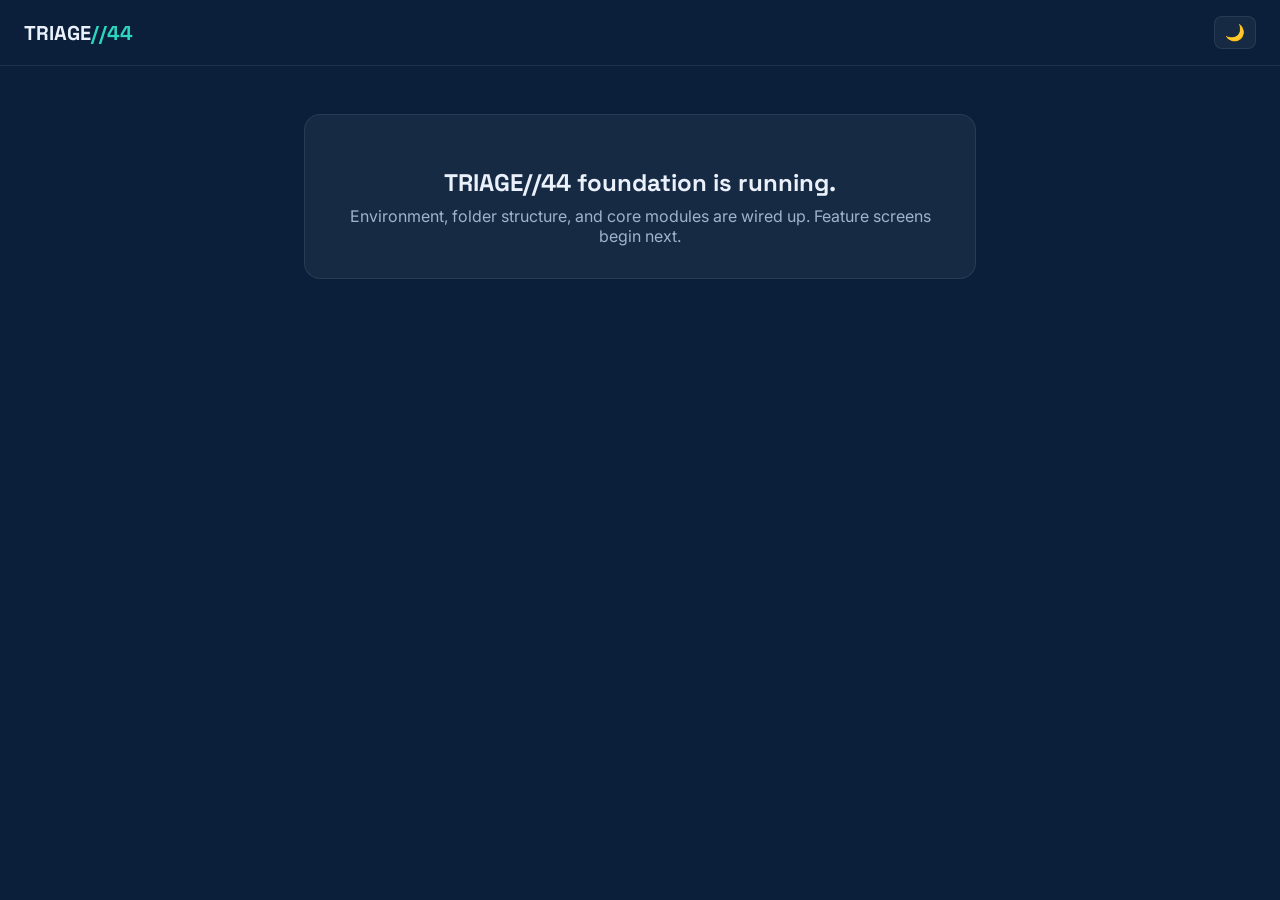
==== triage-44/index.html @ bea2e9c4 "Add files via upload TRIAGE//44 Project Repository" ====
<!DOCTYPE html>
<html lang="en">
<head>
  <meta charset="UTF-8" />
  <meta name="viewport" content="width=device-width, initial-scale=1.0" />
  <title>TRIAGE//44 — SOC Alert Classification Training</title>
  <link rel="preconnect" href="https://fonts.googleapis.com" />
  <link href="https://fonts.googleapis.com/css2?family=Space+Grotesk:wght@500;700&family=Inter:wght@400;500&family=JetBrains+Mono:wght@400;500&display=swap" rel="stylesheet" />
  <link rel="stylesheet" href="src/css/theme.css" />
  <link rel="stylesheet" href="src/css/layout.css" />
</head>
<body class="theme-dark">

  <header class="app-header">
    <span class="logo">TRIAGE<span class="logo-accent">//44</span></span>
    <button id="theme-toggle" class="theme-toggle" aria-label="Toggle dark or light theme">🌙</button>
  </header>

  <main id="app-root">
    <section class="hello-world">
      <h1>TRIAGE//44 foundation is running.</h1>
      <p>Environment, folder structure, and core modules are wired up. Feature screens begin next.</p>
    </section>
  </main>

  <script type="module" src="src/js/app.js"></script>
</body>
</html>
---- triage-44/src/css/theme.css ----
.theme-dark {
  --bg: #0B1F3A;
  --bg-elevated: #10294f;
  --text-primary: #EAF1FB;
  --text-secondary: #9FB3CC;
  --accent-teal: #2DD4BF;
  --accent-blue: #3B82F6;
  --accent-purple: #A78BFA;
  --success: #34D399;
  --error: #F87171;
  --border: rgba(255, 255, 255, 0.08);
  --glass-bg: rgba(255, 255, 255, 0.05);
}

.theme-light {
  --bg: #F5F7FB;
  --bg-elevated: #FFFFFF;
  --text-primary: #0B1F3A;
  --text-secondary: #4A5A73;
  --accent-teal: #0D9488;
  --accent-blue: #2563EB;
  --accent-purple: #7C3AED;
  --success: #059669;
  --error: #DC2626;
  --border: rgba(11, 31, 58, 0.08);
  --glass-bg: rgba(11, 31, 58, 0.03);
}

body {
  background-color: var(--bg);
  color: var(--text-primary);
  transition: background-color 0.2s ease, color 0.2s ease;
}
---- triage-44/src/css/layout.css ----
* {
  box-sizing: border-box;
}

body {
  margin: 0;
  font-family: 'Inter', system-ui, sans-serif;
  min-height: 100vh;
}

.app-header {
  display: flex;
  justify-content: space-between;
  align-items: center;
  padding: 16px 24px;
  border-bottom: 1px solid var(--border);
}

.logo {
  font-family: 'Space Grotesk', system-ui, sans-serif;
  font-weight: 700;
  font-size: 1.25rem;
}

.logo-accent {
  color: var(--accent-teal);
}

.theme-toggle {
  background: var(--glass-bg);
  border: 1px solid var(--border);
  border-radius: 8px;
  padding: 6px 10px;
  font-size: 1rem;
  cursor: pointer;
  color: var(--text-primary);
}

#app-root {
  max-width: 720px;
  margin: 0 auto;
  padding: 48px 24px;
}

.hello-world {
  background: var(--glass-bg);
  border: 1px solid var(--border);
  border-radius: 16px;
  padding: 32px;
  text-align: center;
}

.hello-world h1 {
  font-family: 'Space Grotesk', system-ui, sans-serif;
  margin-bottom: 8px;
}

.hello-world p {
  color: var(--text-secondary);
  margin: 0;
}

@media (max-width: 480px) {
  #app-root {
    padding: 24px 16px;
  }
  .app-header {
    padding: 12px 16px;
  }
}
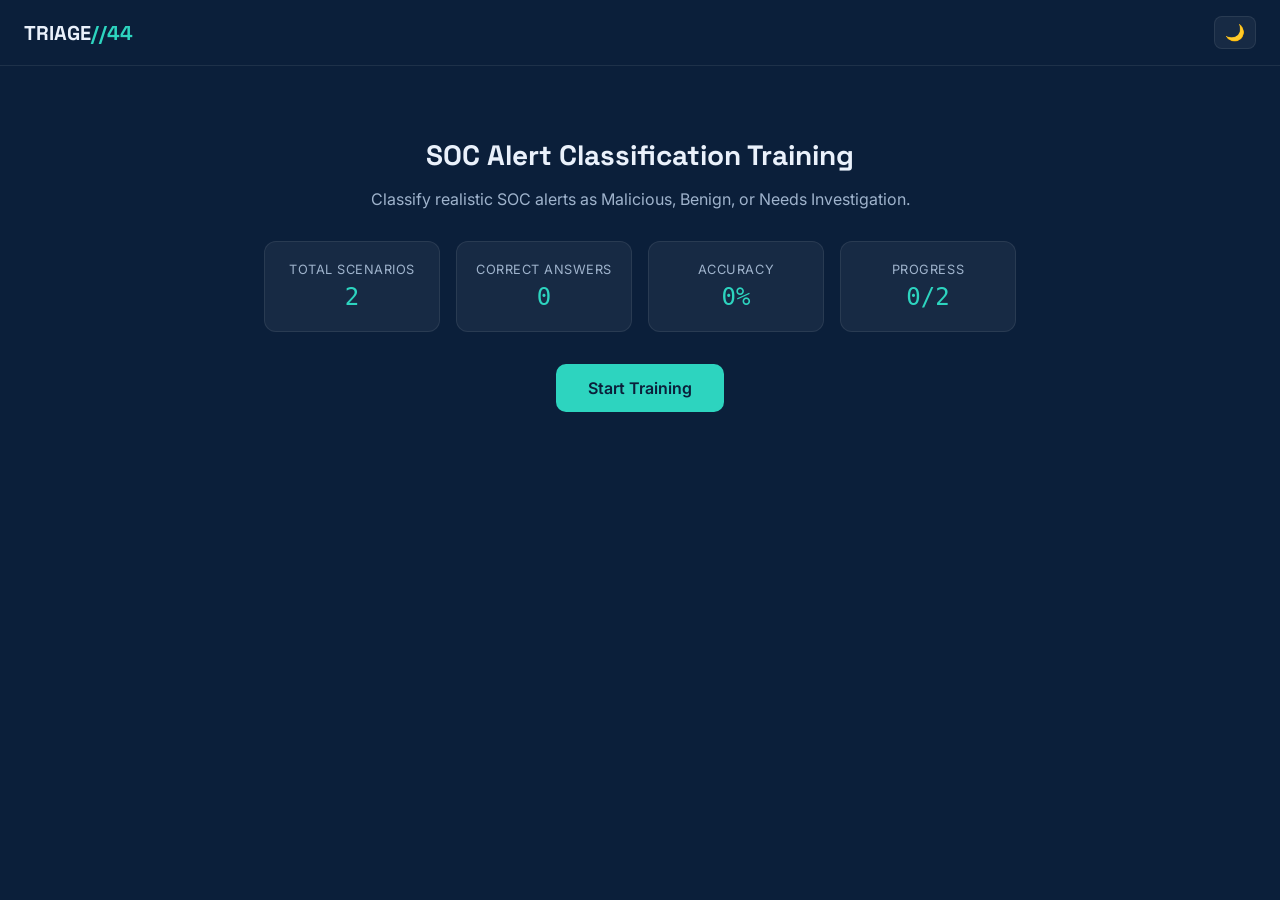
==== commit 1264813f: "Add files via upload" ====
--- a/triage-44/index.html
+++ b/triage-44/index.html
@@ -18,10 +18,42 @@
   </header>
 
   <main id="app-root">
-    <section class="hello-world">
-      <h1>TRIAGE//44 foundation is running.</h1>
-      <p>Environment, folder structure, and core modules are wired up. Feature screens begin next.</p>
+
+    <section id="dashboard-view" class="dashboard-view">
+      <h1 class="dashboard-title">SOC Alert Classification Training</h1>
+      <p class="dashboard-subtitle">Classify realistic SOC alerts as Malicious, Benign, or Needs Investigation.</p>
+
+      <div class="stat-grid">
+        <div class="stat-card">
+          <span class="stat-label">Total Scenarios</span>
+          <span class="stat-value" id="stat-total">—</span>
+        </div>
+        <div class="stat-card">
+          <span class="stat-label">Correct Answers</span>
+          <span class="stat-value" id="stat-correct">0</span>
+        </div>
+        <div class="stat-card">
+          <span class="stat-label">Accuracy</span>
+          <span class="stat-value" id="stat-accuracy">0%</span>
+        </div>
+        <div class="stat-card">
+          <span class="stat-label">Progress</span>
+          <span class="stat-value" id="stat-progress">0/0</span>
+        </div>
+      </div>
+
+      <button id="start-training-btn" class="start-button">Start Training</button>
+      <button id="reset-btn" class="reset-button hidden">Reset Progress</button>
     </section>
+
+    <section id="scenario-view" class="scenario-view hidden">
+      <!-- Populated by app.js -->
+    </section>
+
+    <section id="end-screen-view" class="end-screen-view hidden">
+      <!-- Populated by app.js -->
+    </section>
+
   </main>
 
   <script type="module" src="src/js/app.js"></script>
--- a/triage-44/src/css/layout.css
+++ b/triage-44/src/css/layout.css
@@ -7,6 +7,10 @@
   margin: 0;
   font-family: 'Inter', system-ui, sans-serif;
   min-height: 100vh;
+}
+
+.hidden {
+  display: none !important;
 }
 
 .app-header {
@@ -38,27 +42,175 @@
 }
 
 #app-root {
-  max-width: 720px;
+  max-width: 800px;
   margin: 0 auto;
   padding: 48px 24px;
 }
 
-.hello-world {
+.dashboard-view {
+  text-align: center;
+}
+
+.dashboard-title {
+  font-family: 'Space Grotesk', system-ui, sans-serif;
+  font-size: 1.75rem;
+  margin-bottom: 8px;
+}
+
+.dashboard-subtitle {
+  color: var(--text-secondary);
+  margin-bottom: 32px;
+}
+
+.stat-grid {
+  display: grid;
+  grid-template-columns: repeat(4, 1fr);
+  gap: 16px;
+  margin-bottom: 32px;
+}
+
+.stat-card {
   background: var(--glass-bg);
   border: 1px solid var(--border);
+  border-radius: 12px;
+  padding: 20px 12px;
+  display: flex;
+  flex-direction: column;
+  gap: 6px;
+}
+
+.stat-label {
+  font-size: 0.8rem;
+  color: var(--text-secondary);
+  text-transform: uppercase;
+  letter-spacing: 0.04em;
+}
+
+.stat-value {
+  font-family: 'JetBrains Mono', monospace;
+  font-size: 1.5rem;
+  font-weight: 500;
+  color: var(--accent-teal);
+}
+
+.start-button {
+  background: var(--accent-teal);
+  color: var(--bg);
+  border: none;
+  border-radius: 10px;
+  padding: 14px 32px;
+  font-size: 1rem;
+  font-weight: 600;
+  cursor: pointer;
+  font-family: 'Inter', system-ui, sans-serif;
+  transition: opacity 0.15s ease;
+}
+
+.start-button:hover {
+  opacity: 0.85;
+}
+
+.start-button:disabled {
+  background: var(--text-secondary);
+  cursor: not-allowed;
+  opacity: 0.6;
+}
+
+.scenario-view {
+  min-height: 200px;
+}
+
+.scenario-card {
+  background: var(--glass-bg);
+  border: 1px solid var(--border);
   border-radius: 16px;
-  padding: 32px;
-  text-align: center;
-}
-
-.hello-world h1 {
-  font-family: 'Space Grotesk', system-ui, sans-serif;
+  padding: 28px;
+}
+
+.scenario-meta {
+  display: flex;
+  justify-content: space-between;
+  align-items: center;
+  margin-bottom: 20px;
+  flex-wrap: wrap;
+  gap: 8px;
+}
+
+.scenario-position {
+  font-family: 'JetBrains Mono', monospace;
+  font-size: 0.85rem;
+  color: var(--text-secondary);
+}
+
+.scenario-badge {
+  background: var(--bg-elevated);
+  border: 1px solid var(--border);
+  border-radius: 999px;
+  padding: 4px 14px;
+  font-size: 0.8rem;
+  color: var(--accent-purple);
+  font-weight: 500;
+}
+
+.alert-box {
+  background: var(--bg-elevated);
+  border: 1px solid var(--border);
+  border-left: 3px solid var(--accent-blue);
+  border-radius: 8px;
+  padding: 16px 20px;
+  margin-bottom: 24px;
+}
+
+.alert-label {
+  display: block;
+  font-family: 'JetBrains Mono', monospace;
+  font-size: 0.75rem;
+  color: var(--accent-blue);
+  letter-spacing: 0.06em;
   margin-bottom: 8px;
 }
 
-.hello-world p {
-  color: var(--text-secondary);
+.alert-text {
   margin: 0;
+  line-height: 1.6;
+  color: var(--text-primary);
+}
+
+.question-text {
+  font-weight: 500;
+  margin-bottom: 16px;
+}
+
+.answer-buttons {
+  display: flex;
+  gap: 12px;
+  flex-wrap: wrap;
+}
+
+.answer-btn {
+  flex: 1;
+  min-width: 160px;
+  background: var(--bg-elevated);
+  border: 1px solid var(--border);
+  border-radius: 10px;
+  padding: 14px 16px;
+  font-size: 0.95rem;
+  font-weight: 500;
+  color: var(--text-primary);
+  cursor: pointer;
+  font-family: 'Inter', system-ui, sans-serif;
+  transition: border-color 0.15s ease, transform 0.1s ease;
+}
+
+.answer-btn:hover {
+  border-color: var(--accent-teal);
+  transform: translateY(-1px);
+}
+
+@media (max-width: 720px) {
+  .stat-grid {
+    grid-template-columns: repeat(2, 1fr);
+  }
 }
 
 @media (max-width: 480px) {
@@ -68,4 +220,188 @@
   .app-header {
     padding: 12px 16px;
   }
-}
+  .dashboard-title {
+    font-size: 1.4rem;
+  }
+  .stat-grid {
+    grid-template-columns: 1fr 1fr;
+    gap: 12px;
+  }
+  .start-button {
+    width: 100%;
+  }
+  .scenario-card {
+    padding: 20px;
+  }
+  .answer-buttons {
+    flex-direction: column;
+  }
+  .answer-btn {
+    min-width: 100%;
+  }
+}
+
+
+.answer-btn:disabled {
+  cursor: not-allowed;
+  opacity: 0.7;
+  transform: none;
+}
+
+.answer-correct {
+  border-color: var(--success) !important;
+  background: rgba(52, 211, 153, 0.12) !important;
+  color: var(--success) !important;
+}
+
+.answer-incorrect {
+  border-color: var(--error) !important;
+  background: rgba(248, 113, 113, 0.12) !important;
+  color: var(--error) !important;
+}
+
+.feedback-box {
+  margin-top: 20px;
+  border-radius: 10px;
+  padding: 16px 20px;
+  border: 1px solid var(--border);
+}
+
+.feedback-correct {
+  border-left: 3px solid var(--success);
+  background: rgba(52, 211, 153, 0.06);
+}
+
+.feedback-incorrect {
+  border-left: 3px solid var(--error);
+  background: rgba(248, 113, 113, 0.06);
+}
+
+.feedback-verdict {
+  font-weight: 600;
+  margin: 0 0 8px 0;
+}
+
+.feedback-correct .feedback-verdict {
+  color: var(--success);
+}
+
+.feedback-incorrect .feedback-verdict {
+  color: var(--error);
+}
+
+.feedback-explanation {
+  margin: 0;
+  line-height: 1.6;
+  color: var(--text-secondary);
+}
+
+.next-button {
+  margin-top: 16px;
+  width: 100%;
+  background: var(--accent-blue);
+  color: white;
+  border: none;
+  border-radius: 10px;
+  padding: 14px 16px;
+  font-size: 0.95rem;
+  font-weight: 600;
+  cursor: pointer;
+  font-family: 'Inter', system-ui, sans-serif;
+  transition: opacity 0.15s ease;
+}
+
+.next-button:hover {
+  opacity: 0.85;
+}
+
+
+
+.reset-button {
+  display: block;
+  margin: 16px auto 0;
+  background: transparent;
+  color: var(--error);
+  border: 1px solid var(--error);
+  border-radius: 10px;
+  padding: 10px 24px;
+  font-size: 0.9rem;
+  font-weight: 500;
+  cursor: pointer;
+  font-family: 'Inter', system-ui, sans-serif;
+  transition: background 0.15s ease;
+}
+
+.reset-button:hover {
+  background: rgba(248, 113, 113, 0.08);
+}
+
+.answer-btn:focus-visible,
+.next-button:focus-visible,
+.start-button:focus-visible,
+.reset-button:focus-visible {
+  outline: 2px solid var(--accent-blue);
+  outline-offset: 2px;
+}
+
+
+.end-screen-view {
+  display: flex;
+  justify-content: center;
+}
+
+.end-card {
+  background: var(--glass-bg);
+  border: 1px solid var(--border);
+  border-radius: 16px;
+  padding: 48px 32px;
+  text-align: center;
+  max-width: 420px;
+  width: 100%;
+}
+
+.end-eyebrow {
+  font-family: 'JetBrains Mono', monospace;
+  font-size: 0.8rem;
+  letter-spacing: 0.08em;
+  text-transform: uppercase;
+  color: var(--accent-teal);
+  margin: 0 0 12px 0;
+}
+
+.end-score {
+  font-family: 'Space Grotesk', system-ui, sans-serif;
+  font-size: 3.5rem;
+  margin: 0;
+  color: var(--text-primary);
+}
+
+.end-score-total {
+  font-size: 1.75rem;
+  color: var(--text-secondary);
+}
+
+.end-accuracy {
+  color: var(--text-secondary);
+  font-size: 1rem;
+  margin: 8px 0 32px 0;
+}
+
+.end-buttons {
+  display: flex;
+  flex-direction: column;
+  gap: 12px;
+}
+
+.end-buttons .reset-button {
+  margin: 0;
+}
+
+@media (max-width: 480px) {
+  .end-card {
+    padding: 32px 20px;
+  }
+  .end-score {
+    font-size: 2.75rem;
+  }
+}
